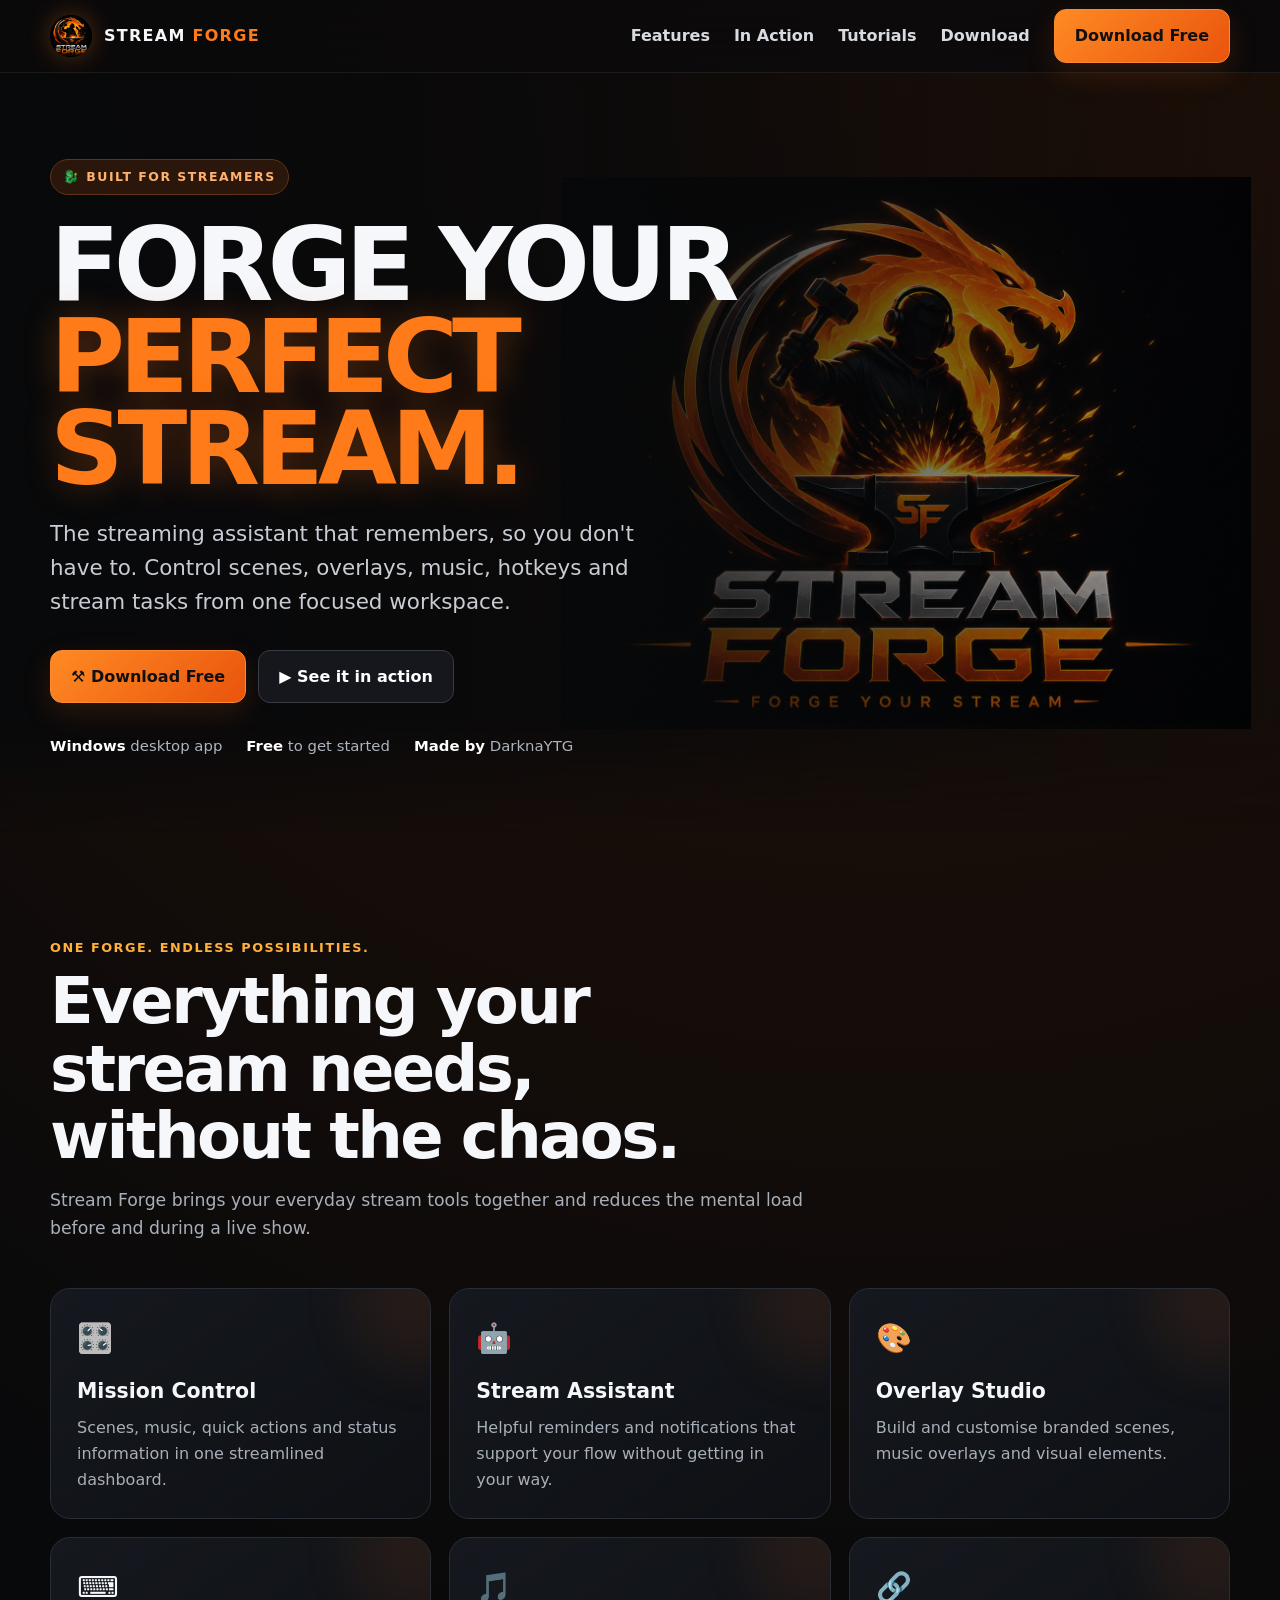
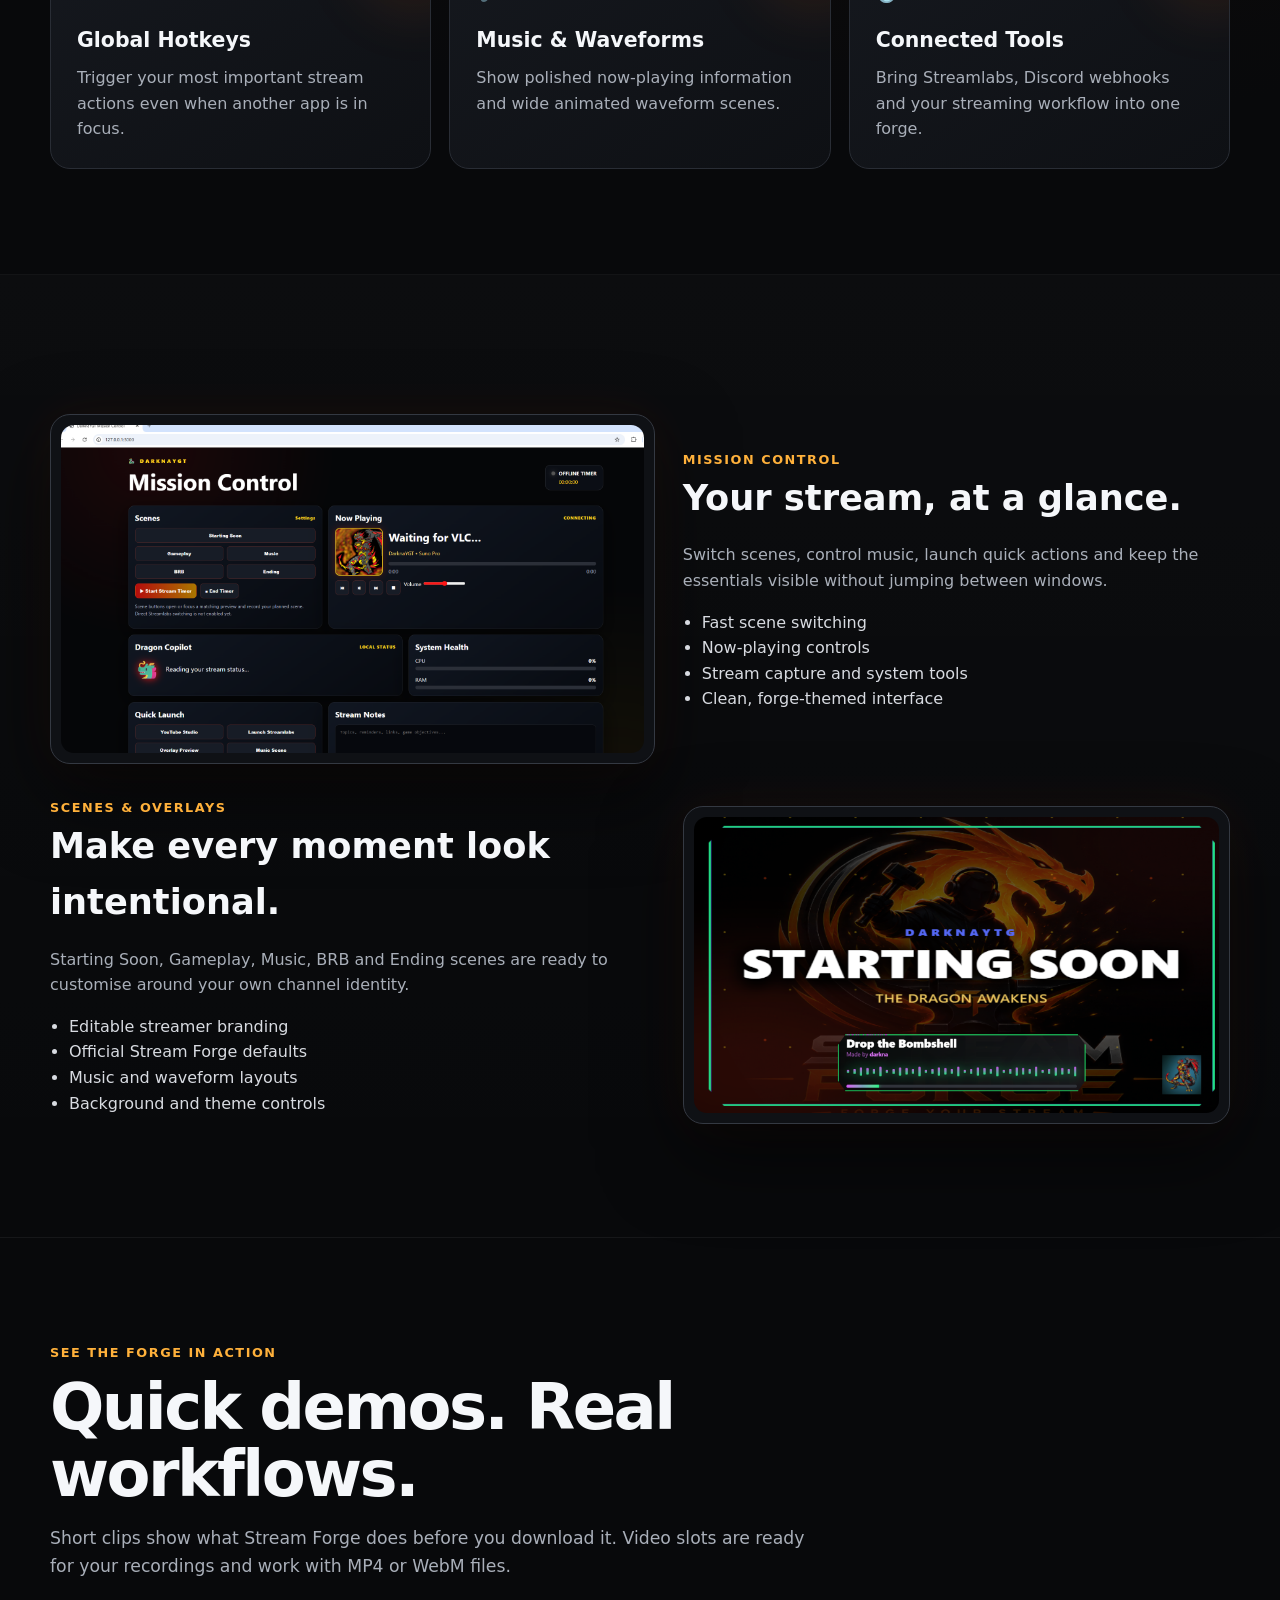
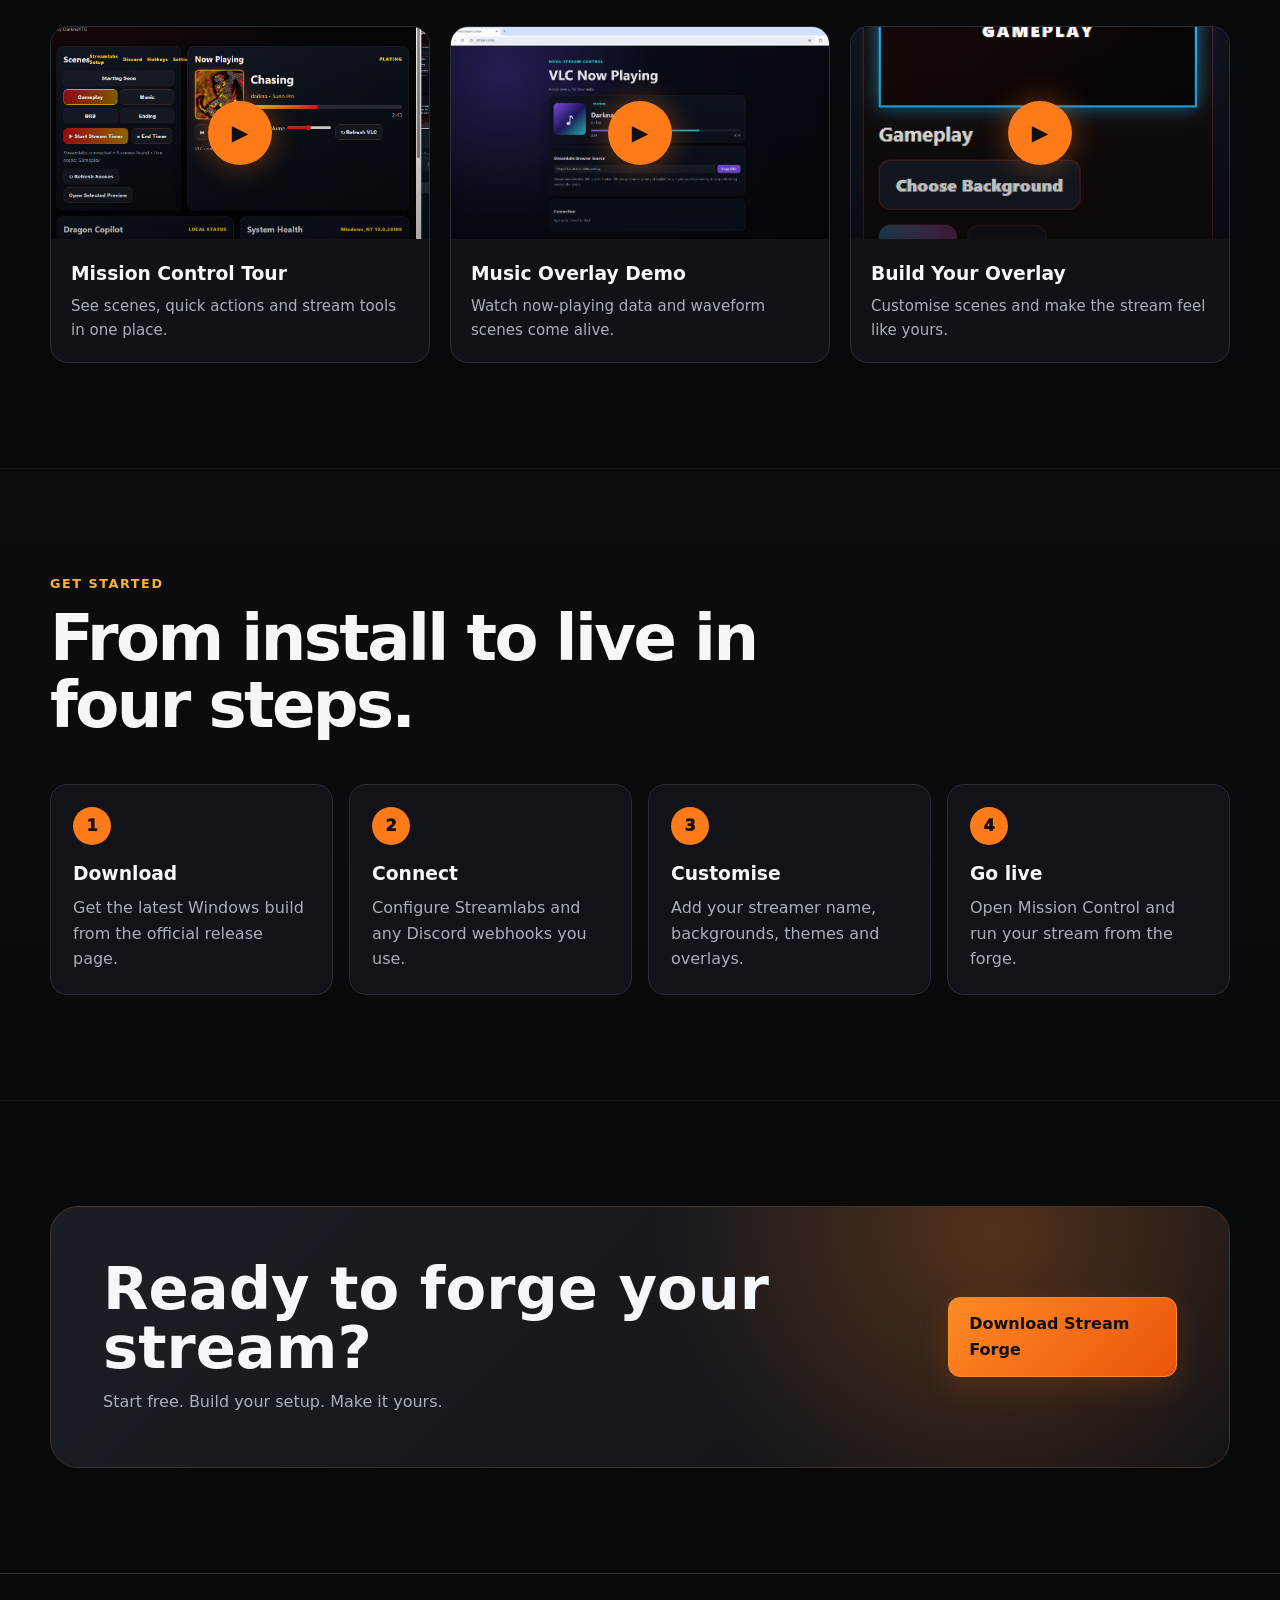
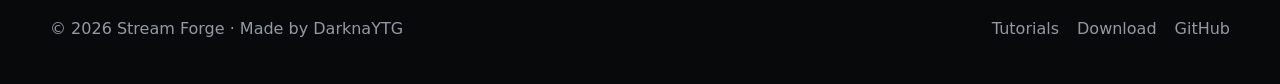
==== assets/index.html @ d80e8b81 "siteupdatev2" ====
<!doctype html><html lang="en"><head><meta charset="utf-8"><meta name="viewport" content="width=device-width,initial-scale=1"><title>Stream Forge — Forge Your Perfect Stream</title><meta name="description" content="Stream Forge is the streaming assistant that helps you build, customise and run your stream with less mental load."><meta property="og:title" content="Stream Forge"><meta property="og:description" content="Setup. Customize. Stream. Anywhere."><meta property="og:image" content="https://forgeyourstream.com/assets/images/stream-forge-logo.png"><link rel="stylesheet" href="assets/css/styles.css"></head><body>
<nav class="nav"><div class="wrap navin"><a class="brand" href="index.html"><img src="assets/images/stream-forge-logo.png" alt=""><span>STREAM <b>FORGE</b></span></a><div class="links"><a href="#features">Features</a><a href="#action">In Action</a><a href="tutorials.html">Tutorials</a><a href="download.html">Download</a><a class="btn" href="download.html">Download Free</a></div><button class="mobile">☰</button></div></nav>
<header class="hero"><div class="wrap"><div class="hero-content"><div class="eyebrow">🐉 Built for streamers</div><h1>FORGE YOUR <span>PERFECT STREAM.</span></h1><p>The streaming assistant that remembers, so you don't have to. Control scenes, overlays, music, hotkeys and stream tasks from one focused workspace.</p><div class="actions"><a class="btn" href="download.html">⚒ Download Free</a><a class="btn ghost" href="#action">▶ See it in action</a></div><div class="trust"><span><b>Windows</b> desktop app</span><span><b>Free</b> to get started</span><span><b>Made by</b> DarknaYTG</span></div></div></div></header>
<section id="features" class="section"><div class="wrap"><div class="head"><div class="kicker">One forge. Endless possibilities.</div><h2>Everything your stream needs, without the chaos.</h2><p>Stream Forge brings your everyday stream tools together and reduces the mental load before and during a live show.</p></div><div class="grid"><article class="card"><div class="icon">🎛️</div><h3>Mission Control</h3><p>Scenes, music, quick actions and status information in one streamlined dashboard.</p></article><article class="card"><div class="icon">🤖</div><h3>Stream Assistant</h3><p>Helpful reminders and notifications that support your flow without getting in your way.</p></article><article class="card"><div class="icon">🎨</div><h3>Overlay Studio</h3><p>Build and customise branded scenes, music overlays and visual elements.</p></article><article class="card"><div class="icon">⌨️</div><h3>Global Hotkeys</h3><p>Trigger your most important stream actions even when another app is in focus.</p></article><article class="card"><div class="icon">🎵</div><h3>Music & Waveforms</h3><p>Show polished now-playing information and wide animated waveform scenes.</p></article><article class="card"><div class="icon">🔗</div><h3>Connected Tools</h3><p>Bring Streamlabs, Discord webhooks and your streaming workflow into one forge.</p></article></div></div></section>
<section class="section alt"><div class="wrap"><div class="showcase"><div class="frame"><img src="assets/images/mission-control.png" alt="Stream Forge Mission Control"></div><div class="feature-copy"><div class="kicker">Mission Control</div><h3>Your stream, at a glance.</h3><p>Switch scenes, control music, launch quick actions and keep the essentials visible without jumping between windows.</p><ul><li>Fast scene switching</li><li>Now-playing controls</li><li>Stream capture and system tools</li><li>Clean, forge-themed interface</li></ul></div></div><div class="showcase"><div class="feature-copy"><div class="kicker">Scenes & overlays</div><h3>Make every moment look intentional.</h3><p>Starting Soon, Gameplay, Music, BRB and Ending scenes are ready to customise around your own channel identity.</p><ul><li>Editable streamer branding</li><li>Official Stream Forge defaults</li><li>Music and waveform layouts</li><li>Background and theme controls</li></ul></div><div class="frame"><img src="assets/images/starting-soon.png" alt="Starting soon scene"></div></div></div></section>
<section id="action" class="section"><div class="wrap"><div class="head"><div class="kicker">See the forge in action</div><h2>Quick demos. Real workflows.</h2><p>Short clips show what Stream Forge does before you download it. Video slots are ready for your recordings and work with MP4 or WebM files.</p></div><div class="video-grid"><a class="video-card" href="tutorials.html"><div class="video-shell"><img src="assets/images/mission-control-alt.png" alt="Mission Control"><div class="play"><span>▶</span></div></div><div class="video-meta"><h3>Mission Control Tour</h3><p>See scenes, quick actions and stream tools in one place.</p></div></a><a class="video-card" href="tutorials.html"><div class="video-shell"><img src="assets/images/music-player.png" alt="Music player"><div class="play"><span>▶</span></div></div><div class="video-meta"><h3>Music Overlay Demo</h3><p>Watch now-playing data and waveform scenes come alive.</p></div></a><a class="video-card" href="tutorials.html"><div class="video-shell"><img src="assets/images/overlay-studio.png" alt="Overlay Studio"><div class="play"><span>▶</span></div></div><div class="video-meta"><h3>Build Your Overlay</h3><p>Customise scenes and make the stream feel like yours.</p></div></a></div></div></section>
<section class="section alt"><div class="wrap"><div class="head"><div class="kicker">Get started</div><h2>From install to live in four steps.</h2></div><div class="steps"><div class="step"><h3>Download</h3><p>Get the latest Windows build from the official release page.</p></div><div class="step"><h3>Connect</h3><p>Configure Streamlabs and any Discord webhooks you use.</p></div><div class="step"><h3>Customise</h3><p>Add your streamer name, backgrounds, themes and overlays.</p></div><div class="step"><h3>Go live</h3><p>Open Mission Control and run your stream from the forge.</p></div></div></div></section>
<section class="section"><div class="wrap"><div class="cta"><div><h2>Ready to forge your stream?</h2><p>Start free. Build your setup. Make it yours.</p></div><a class="btn" href="download.html">Download Stream Forge</a></div></div></section>
<footer class="footer"><div class="wrap foot"><div>© <span data-year></span> Stream Forge · Made by DarknaYTG</div><div class="footlinks"><a href="tutorials.html">Tutorials</a><a href="download.html">Download</a><a href="https://github.com/darkknasgaming">GitHub</a></div></div></footer><script src="assets/js/site.js"></script></body></html>
---- assets/assets/css/styles.css ----
:root{--bg:#08090b;--panel:#111318;--panel2:#171a20;--text:#f5f7fa;--muted:#a9afb9;--ember:#ff7a18;--ember2:#ffb13b;--line:#292d35;--max:1180px}*{box-sizing:border-box}html{scroll-behavior:smooth}body{margin:0;background:radial-gradient(circle at 70% 0,#251207 0,transparent 35%),var(--bg);color:var(--text);font:16px/1.6 Inter,ui-sans-serif,system-ui,-apple-system,Segoe UI,sans-serif;overflow-x:hidden}a{color:inherit;text-decoration:none}img,video{max-width:100%;display:block}.wrap{width:min(var(--max),calc(100% - 36px));margin:auto}.nav{position:sticky;top:0;z-index:50;background:rgba(8,9,11,.82);backdrop-filter:blur(18px);border-bottom:1px solid rgba(255,255,255,.07)}.navin{height:72px;display:flex;align-items:center;justify-content:space-between}.brand{display:flex;align-items:center;gap:12px;font-weight:900;letter-spacing:.08em}.brand img{width:42px;height:42px;object-fit:cover;border-radius:50%;box-shadow:0 0 24px #ff7a1850}.brand span b{color:var(--ember)}.links{display:flex;align-items:center;gap:24px;color:#d8dbe0;font-weight:650}.links a:hover{color:var(--ember2)}.btn{display:inline-flex;align-items:center;justify-content:center;gap:9px;border:1px solid #ff8a2b;background:linear-gradient(135deg,#ff8a24,#e9540c);color:#101010;font-weight:900;padding:13px 20px;border-radius:12px;box-shadow:0 10px 30px #ff6b1825;transition:.22s transform,.22s box-shadow}.btn:hover{transform:translateY(-2px);box-shadow:0 14px 36px #ff6b1848}.btn.ghost{background:#15171c;color:#fff;border-color:#373b45;box-shadow:none}.hero{min-height:760px;display:grid;align-items:center;position:relative;padding:72px 0 60px}.hero:before{content:"";position:absolute;inset:0;background:linear-gradient(90deg,#08090b 5%,rgba(8,9,11,.84) 48%,rgba(8,9,11,.2)),url('../images/stream-forge-logo.png') right 5% center/690px auto no-repeat;opacity:.96;mask-image:linear-gradient(to bottom,black 85%,transparent)}.hero-content{position:relative;z-index:2;max-width:720px}.eyebrow{display:inline-flex;gap:8px;align-items:center;padding:7px 12px;border:1px solid #623318;border-radius:999px;background:#2b160b;color:#ffb16d;font-size:.78rem;font-weight:850;letter-spacing:.12em;text-transform:uppercase}.hero h1{font-size:clamp(3.2rem,8vw,6.8rem);line-height:.9;margin:24px 0 20px;letter-spacing:-.06em}.hero h1 span{display:block;color:var(--ember);text-shadow:0 0 35px #ff74184d}.hero p{font-size:clamp(1.08rem,2vw,1.34rem);max-width:620px;color:#c8ccd3}.actions{display:flex;gap:12px;flex-wrap:wrap;margin-top:30px}.trust{display:flex;gap:24px;flex-wrap:wrap;margin-top:32px;color:#aeb4bd;font-size:.93rem}.trust b{color:#fff}.section{padding:105px 0}.section.alt{background:linear-gradient(180deg,rgba(255,255,255,.015),transparent);border-block:1px solid rgba(255,255,255,.045)}.head{max-width:760px;margin-bottom:45px}.kicker{color:var(--ember2);font-weight:850;letter-spacing:.12em;text-transform:uppercase;font-size:.8rem}.head h2{font-size:clamp(2.1rem,5vw,4rem);line-height:1.05;margin:10px 0 14px;letter-spacing:-.04em}.head p{color:var(--muted);font-size:1.08rem}.grid{display:grid;grid-template-columns:repeat(3,1fr);gap:18px}.card{background:linear-gradient(145deg,#15181e,#0e1014);border:1px solid var(--line);border-radius:20px;padding:26px;position:relative;overflow:hidden}.card:after{content:"";position:absolute;width:130px;height:130px;border-radius:50%;background:#ff741815;filter:blur(25px);right:-50px;top:-50px}.icon{font-size:1.8rem}.card h3{margin:14px 0 8px;font-size:1.28rem}.card p{color:var(--muted);margin:0}.showcase{display:grid;grid-template-columns:1.05fr .95fr;gap:28px;align-items:center;margin-top:34px}.frame{border:1px solid #343942;background:#0f1115;padding:10px;border-radius:20px;box-shadow:0 30px 80px #0009,0 0 50px #ff741812}.frame img,.frame video{width:100%;border-radius:13px;aspect-ratio:16/9;object-fit:cover}.feature-copy h3{font-size:2.2rem;margin:0 0 10px}.feature-copy p{color:var(--muted)}.feature-copy ul{padding-left:19px;color:#d8dbe1}.video-grid{display:grid;grid-template-columns:repeat(3,1fr);gap:20px}.video-card{background:#101218;border:1px solid var(--line);border-radius:18px;overflow:hidden}.video-shell{position:relative;aspect-ratio:16/9;background:#08090b}.video-shell video,.video-shell img{width:100%;height:100%;object-fit:cover}.play{position:absolute;inset:0;display:grid;place-items:center;background:linear-gradient(transparent,#0005)}.play span{width:64px;height:64px;border-radius:50%;display:grid;place-items:center;background:#ff7a18;color:#111;font-size:1.35rem;box-shadow:0 0 30px #ff7a1866}.video-meta{padding:20px}.video-meta h3{margin:0 0 5px}.video-meta p{margin:0;color:var(--muted);font-size:.94rem}.steps{display:grid;grid-template-columns:repeat(4,1fr);gap:16px;counter-reset:step}.step{counter-increment:step;background:#111318;border:1px solid var(--line);padding:22px;border-radius:17px}.step:before{content:counter(step);display:grid;place-items:center;width:38px;height:38px;border-radius:50%;background:#ff7a18;color:#111;font-weight:950;margin-bottom:14px}.step h3{margin:0 0 6px}.step p{margin:0;color:var(--muted)}.cta{padding:52px;border-radius:28px;background:radial-gradient(circle at 80% 10%,#ff7a1844,transparent 35%),linear-gradient(135deg,#1b1e24,#101216);border:1px solid #413326;display:flex;justify-content:space-between;gap:24px;align-items:center}.cta h2{font-size:clamp(2rem,5vw,3.7rem);line-height:1;margin:0 0 12px}.cta p{color:var(--muted);margin:0}.footer{border-top:1px solid var(--line);padding:42px 0;color:#9399a4}.foot{display:flex;justify-content:space-between;gap:25px;flex-wrap:wrap}.footlinks{display:flex;gap:18px;flex-wrap:wrap}.pagehero{padding:100px 0 60px;text-align:center}.pagehero h1{font-size:clamp(2.8rem,7vw,5.5rem);line-height:1;margin:0 0 16px}.pagehero p{max-width:720px;margin:auto;color:var(--muted);font-size:1.15rem}.tutorial-list{display:grid;grid-template-columns:1fr 1fr;gap:18px}.tutorial{display:flex;gap:18px;align-items:center;background:#111318;border:1px solid var(--line);border-radius:18px;padding:16px}.tutorial img{width:180px;aspect-ratio:16/9;object-fit:cover;border-radius:11px}.tutorial h3{margin:0 0 4px}.tutorial p{margin:0;color:var(--muted);font-size:.92rem}.notice{border:1px solid #5a351d;background:#27160c;color:#ffc38f;padding:16px 18px;border-radius:14px;margin:24px 0}.mobile{display:none;background:none;border:0;color:white;font-size:1.4rem}@media(max-width:900px){.links{display:none}.mobile{display:block}.hero:before{opacity:.42;background-position:center}.grid,.video-grid{grid-template-columns:1fr 1fr}.showcase{grid-template-columns:1fr}.steps{grid-template-columns:1fr 1fr}.tutorial-list{grid-template-columns:1fr}}@media(max-width:620px){.hero{min-height:670px}.grid,.video-grid,.steps{grid-template-columns:1fr}.cta{padding:30px;align-items:flex-start;flex-direction:column}.tutorial{align-items:flex-start;flex-direction:column}.tutorial img{width:100%}.section{padding:75px 0}.hero h1{font-size:3.8rem}}
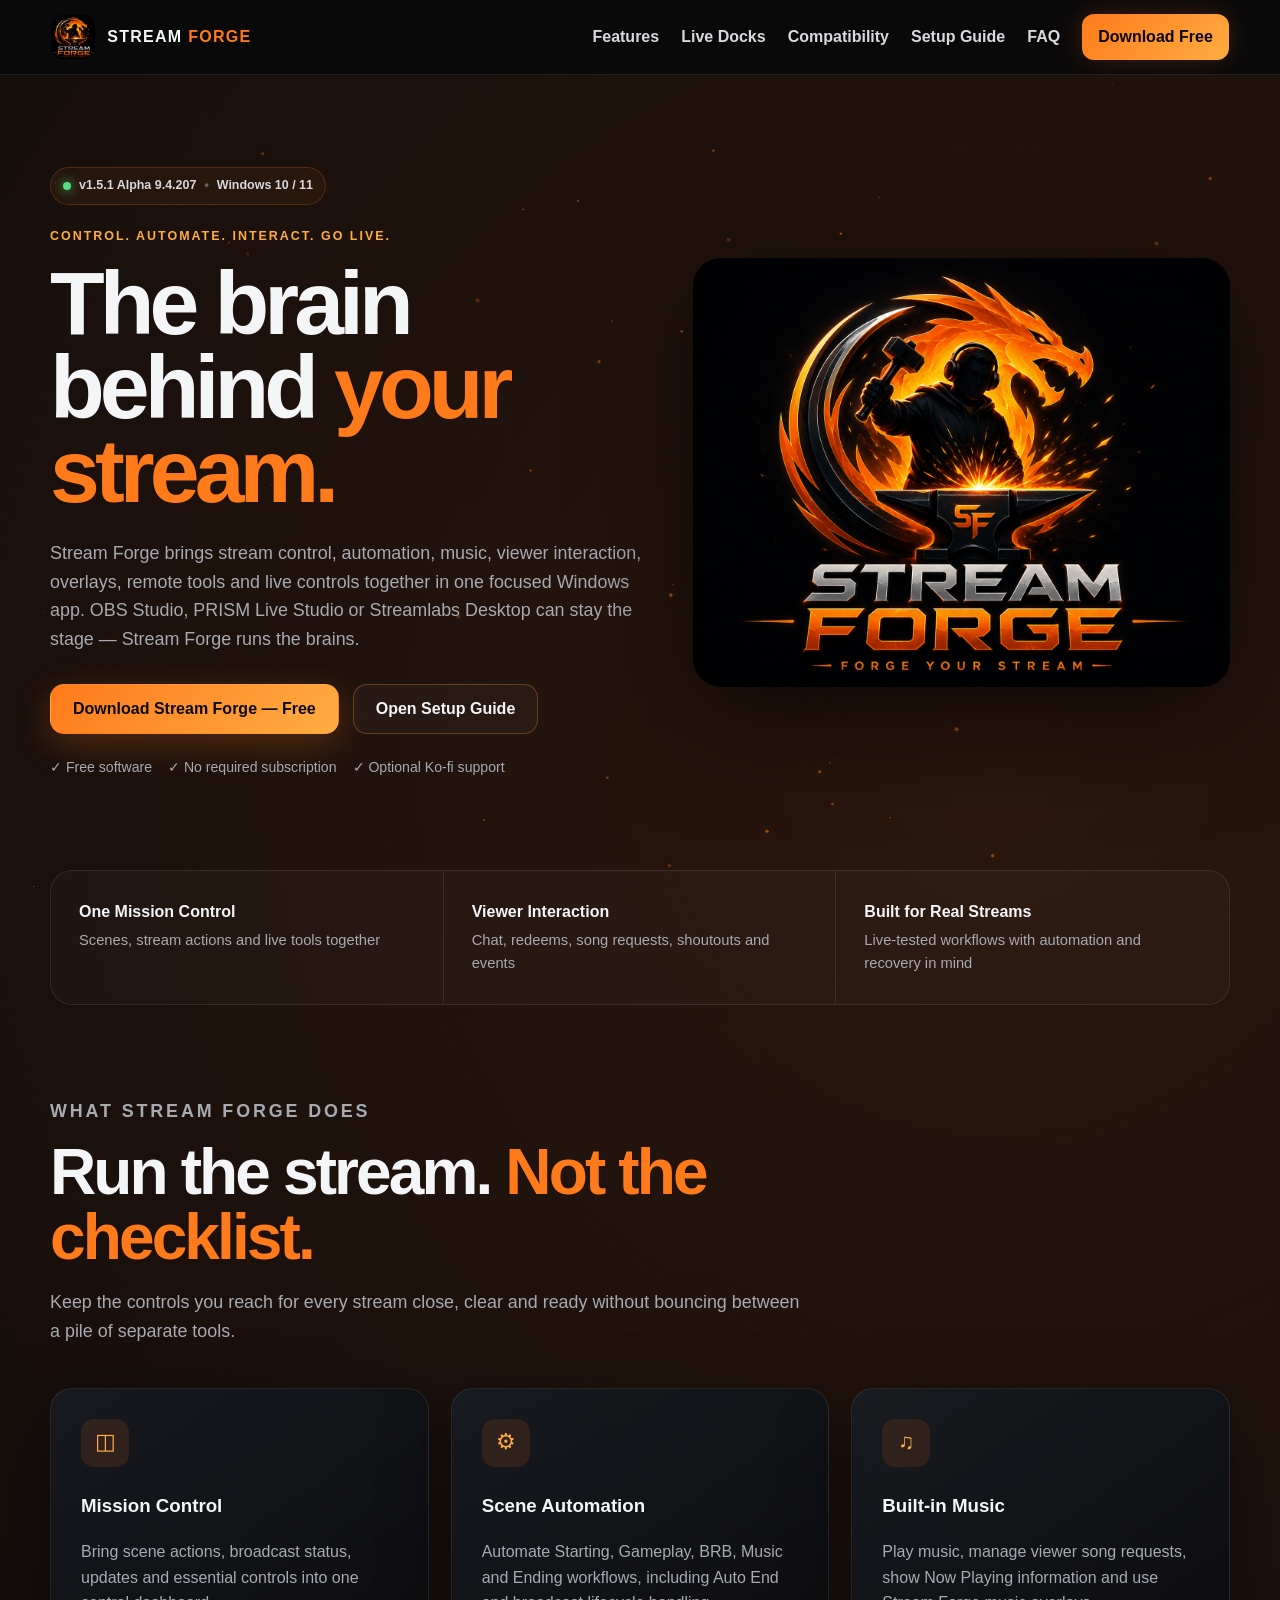
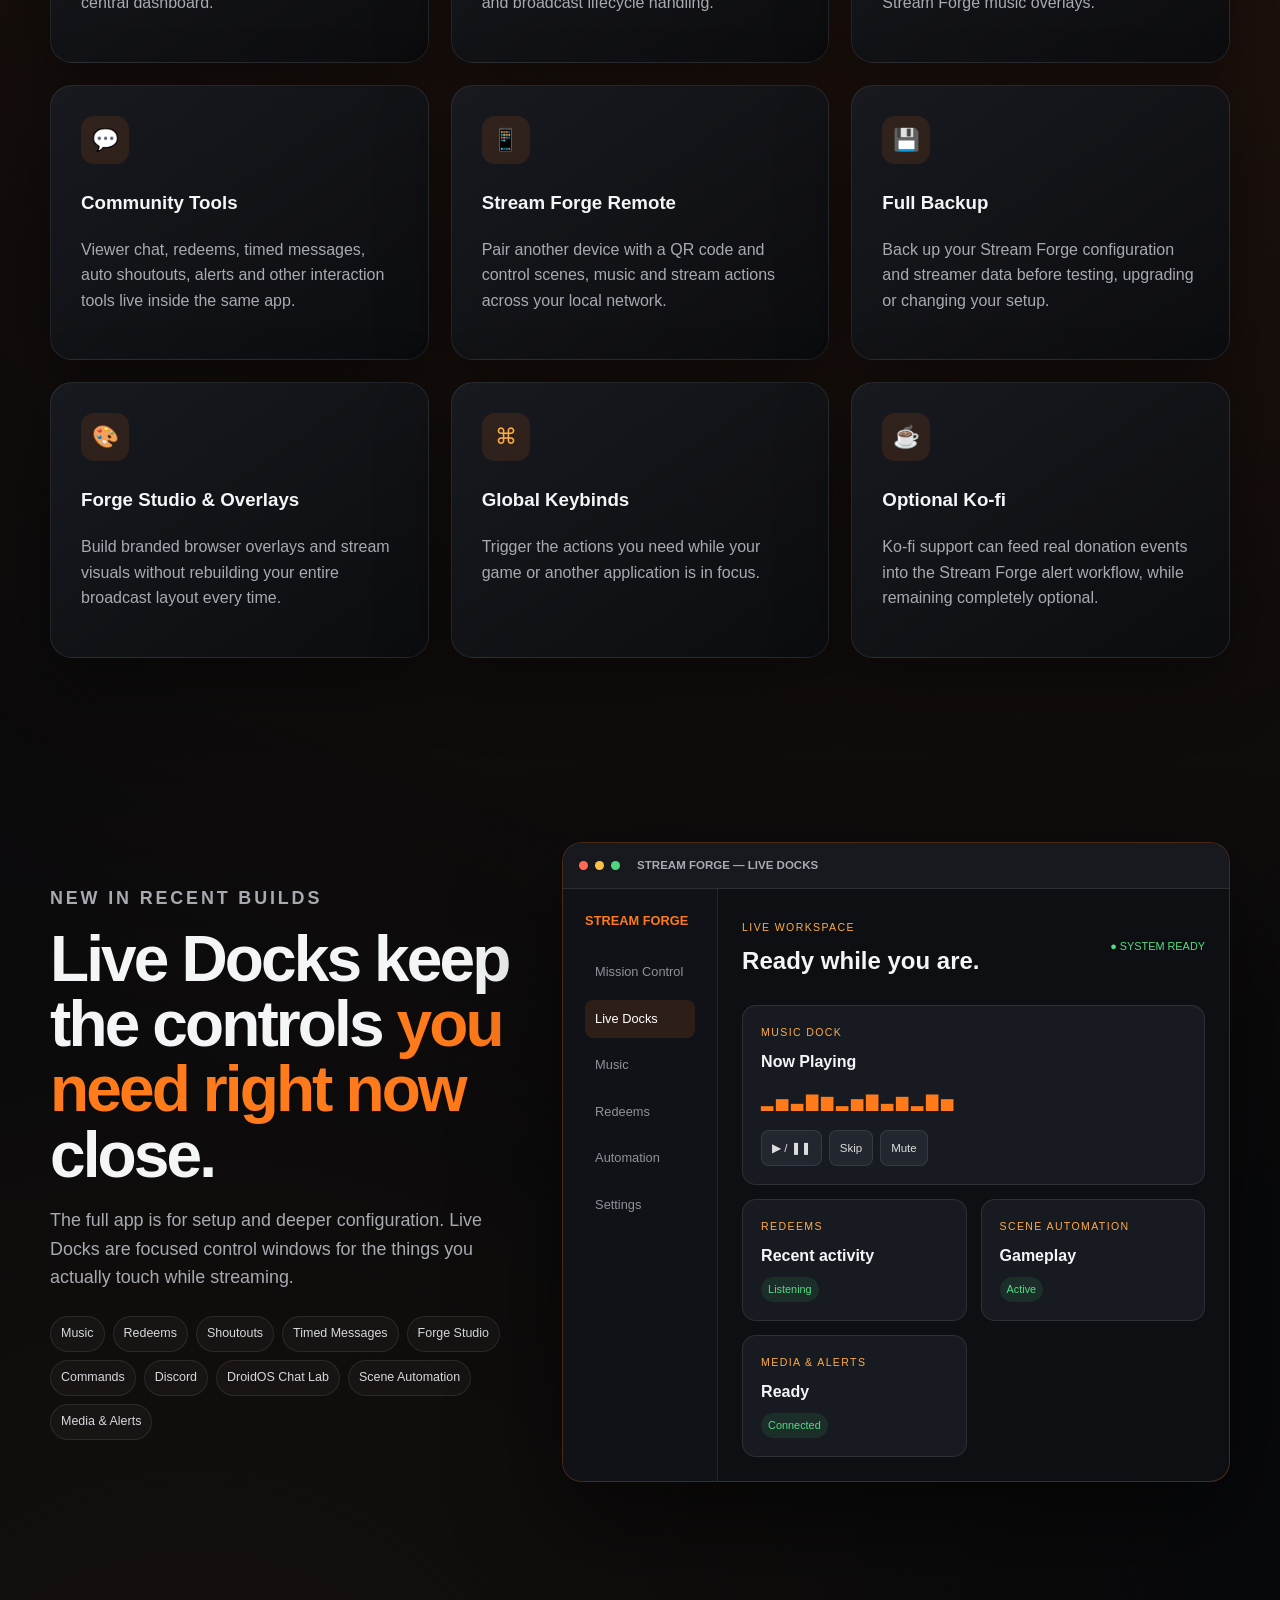
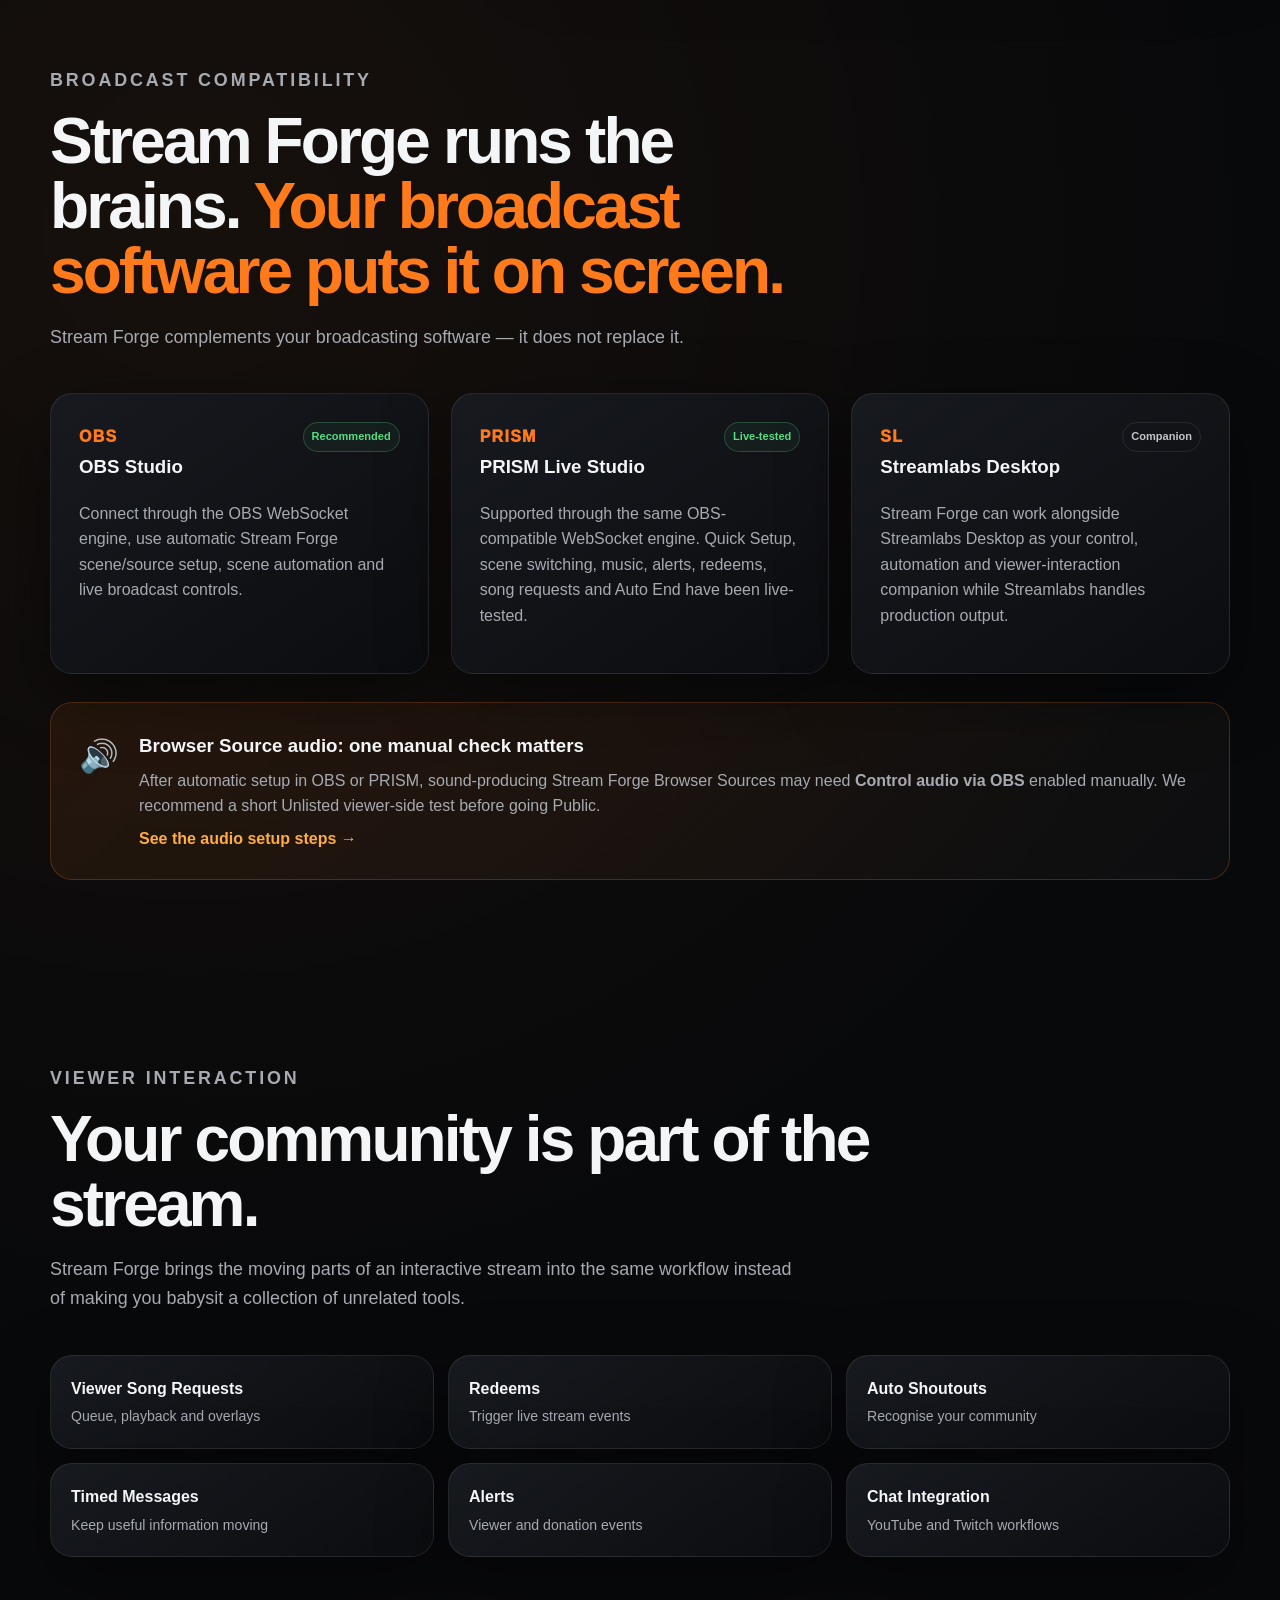
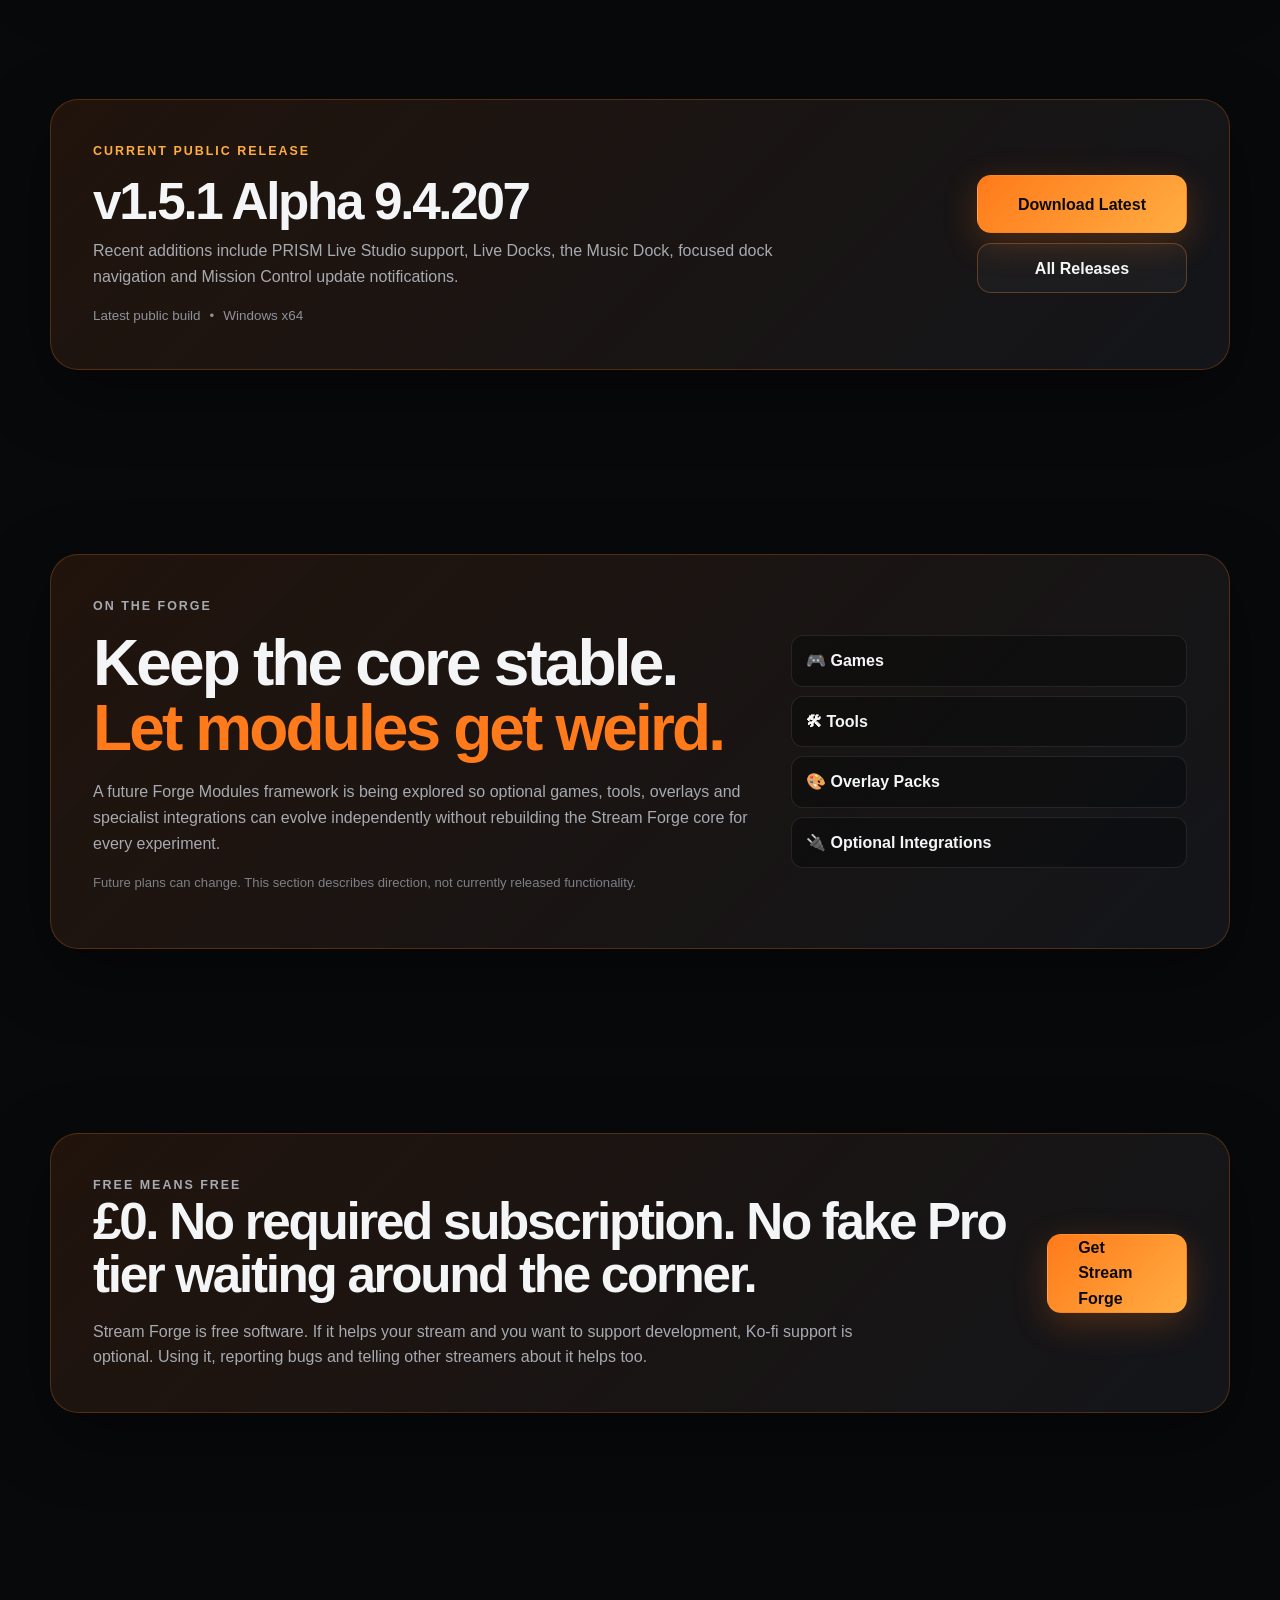
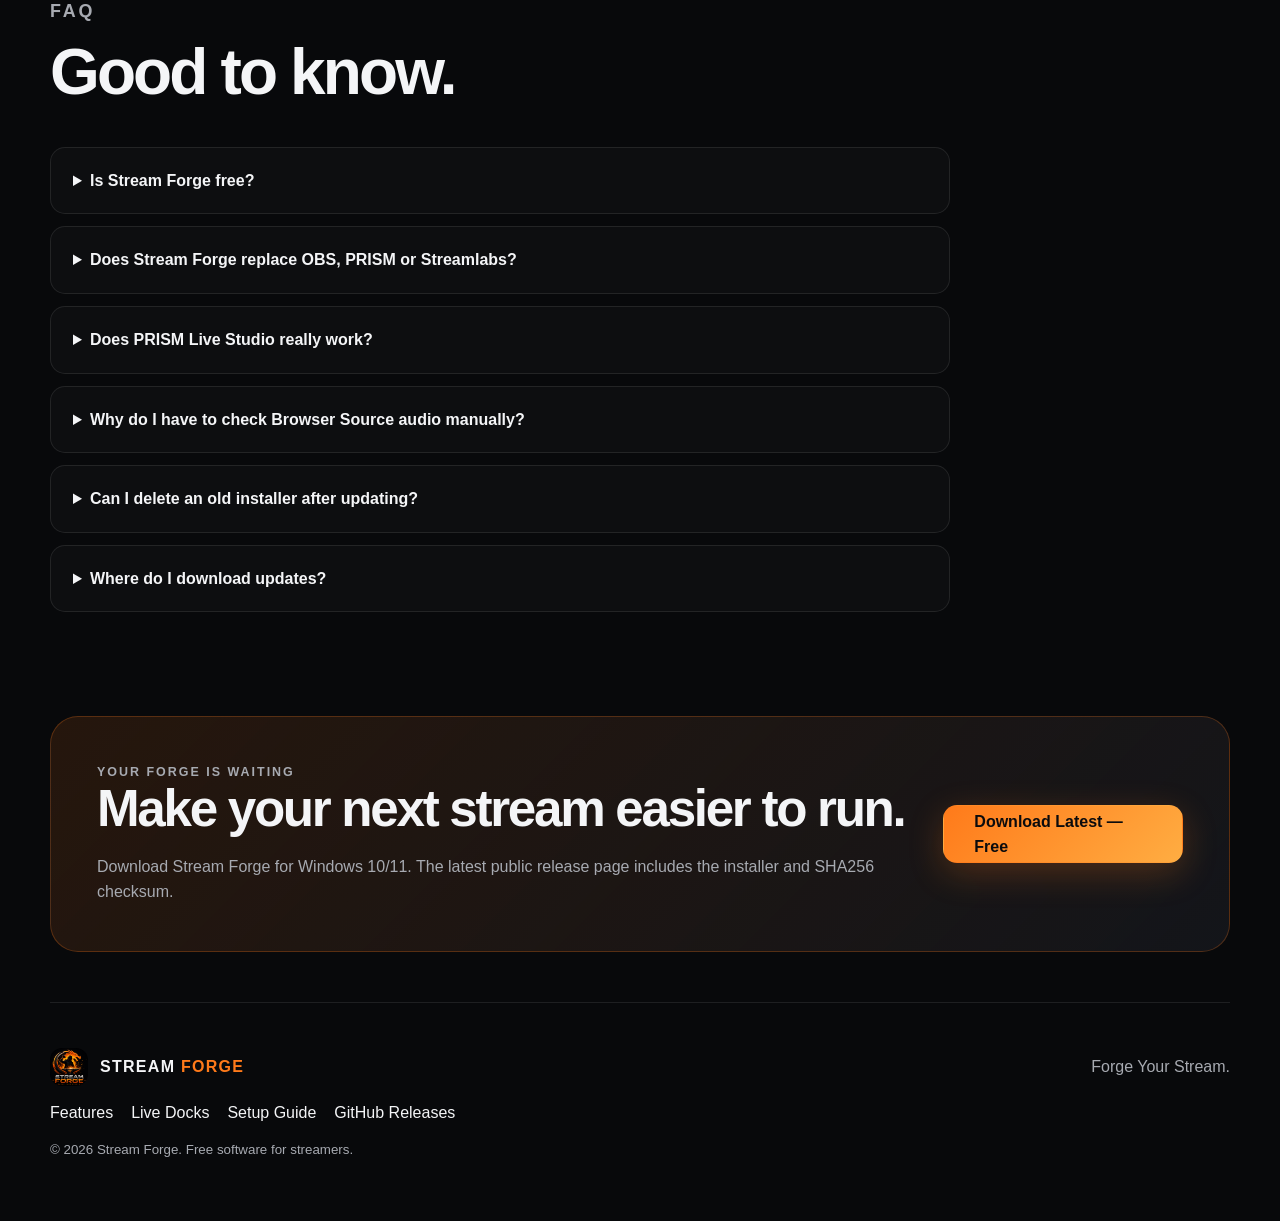
==== commit d23c45c0: "updating" ====
--- a/assets/index.html
+++ b/assets/index.html
@@ -1,9 +1,258 @@
-<!doctype html><html lang="en"><head><meta charset="utf-8"><meta name="viewport" content="width=device-width,initial-scale=1"><title>Stream Forge — Forge Your Perfect Stream</title><meta name="description" content="Stream Forge is the streaming assistant that helps you build, customise and run your stream with less mental load."><meta property="og:title" content="Stream Forge"><meta property="og:description" content="Setup. Customize. Stream. Anywhere."><meta property="og:image" content="https://forgeyourstream.com/assets/images/stream-forge-logo.png"><link rel="stylesheet" href="assets/css/styles.css"></head><body>
-<nav class="nav"><div class="wrap navin"><a class="brand" href="index.html"><img src="assets/images/stream-forge-logo.png" alt=""><span>STREAM <b>FORGE</b></span></a><div class="links"><a href="#features">Features</a><a href="#action">In Action</a><a href="tutorials.html">Tutorials</a><a href="download.html">Download</a><a class="btn" href="download.html">Download Free</a></div><button class="mobile">☰</button></div></nav>
-<header class="hero"><div class="wrap"><div class="hero-content"><div class="eyebrow">🐉 Built for streamers</div><h1>FORGE YOUR <span>PERFECT STREAM.</span></h1><p>The streaming assistant that remembers, so you don't have to. Control scenes, overlays, music, hotkeys and stream tasks from one focused workspace.</p><div class="actions"><a class="btn" href="download.html">⚒ Download Free</a><a class="btn ghost" href="#action">▶ See it in action</a></div><div class="trust"><span><b>Windows</b> desktop app</span><span><b>Free</b> to get started</span><span><b>Made by</b> DarknaYTG</span></div></div></div></header>
-<section id="features" class="section"><div class="wrap"><div class="head"><div class="kicker">One forge. Endless possibilities.</div><h2>Everything your stream needs, without the chaos.</h2><p>Stream Forge brings your everyday stream tools together and reduces the mental load before and during a live show.</p></div><div class="grid"><article class="card"><div class="icon">🎛️</div><h3>Mission Control</h3><p>Scenes, music, quick actions and status information in one streamlined dashboard.</p></article><article class="card"><div class="icon">🤖</div><h3>Stream Assistant</h3><p>Helpful reminders and notifications that support your flow without getting in your way.</p></article><article class="card"><div class="icon">🎨</div><h3>Overlay Studio</h3><p>Build and customise branded scenes, music overlays and visual elements.</p></article><article class="card"><div class="icon">⌨️</div><h3>Global Hotkeys</h3><p>Trigger your most important stream actions even when another app is in focus.</p></article><article class="card"><div class="icon">🎵</div><h3>Music & Waveforms</h3><p>Show polished now-playing information and wide animated waveform scenes.</p></article><article class="card"><div class="icon">🔗</div><h3>Connected Tools</h3><p>Bring Streamlabs, Discord webhooks and your streaming workflow into one forge.</p></article></div></div></section>
-<section class="section alt"><div class="wrap"><div class="showcase"><div class="frame"><img src="assets/images/mission-control.png" alt="Stream Forge Mission Control"></div><div class="feature-copy"><div class="kicker">Mission Control</div><h3>Your stream, at a glance.</h3><p>Switch scenes, control music, launch quick actions and keep the essentials visible without jumping between windows.</p><ul><li>Fast scene switching</li><li>Now-playing controls</li><li>Stream capture and system tools</li><li>Clean, forge-themed interface</li></ul></div></div><div class="showcase"><div class="feature-copy"><div class="kicker">Scenes & overlays</div><h3>Make every moment look intentional.</h3><p>Starting Soon, Gameplay, Music, BRB and Ending scenes are ready to customise around your own channel identity.</p><ul><li>Editable streamer branding</li><li>Official Stream Forge defaults</li><li>Music and waveform layouts</li><li>Background and theme controls</li></ul></div><div class="frame"><img src="assets/images/starting-soon.png" alt="Starting soon scene"></div></div></div></section>
-<section id="action" class="section"><div class="wrap"><div class="head"><div class="kicker">See the forge in action</div><h2>Quick demos. Real workflows.</h2><p>Short clips show what Stream Forge does before you download it. Video slots are ready for your recordings and work with MP4 or WebM files.</p></div><div class="video-grid"><a class="video-card" href="tutorials.html"><div class="video-shell"><img src="assets/images/mission-control-alt.png" alt="Mission Control"><div class="play"><span>▶</span></div></div><div class="video-meta"><h3>Mission Control Tour</h3><p>See scenes, quick actions and stream tools in one place.</p></div></a><a class="video-card" href="tutorials.html"><div class="video-shell"><img src="assets/images/music-player.png" alt="Music player"><div class="play"><span>▶</span></div></div><div class="video-meta"><h3>Music Overlay Demo</h3><p>Watch now-playing data and waveform scenes come alive.</p></div></a><a class="video-card" href="tutorials.html"><div class="video-shell"><img src="assets/images/overlay-studio.png" alt="Overlay Studio"><div class="play"><span>▶</span></div></div><div class="video-meta"><h3>Build Your Overlay</h3><p>Customise scenes and make the stream feel like yours.</p></div></a></div></div></section>
-<section class="section alt"><div class="wrap"><div class="head"><div class="kicker">Get started</div><h2>From install to live in four steps.</h2></div><div class="steps"><div class="step"><h3>Download</h3><p>Get the latest Windows build from the official release page.</p></div><div class="step"><h3>Connect</h3><p>Configure Streamlabs and any Discord webhooks you use.</p></div><div class="step"><h3>Customise</h3><p>Add your streamer name, backgrounds, themes and overlays.</p></div><div class="step"><h3>Go live</h3><p>Open Mission Control and run your stream from the forge.</p></div></div></div></section>
-<section class="section"><div class="wrap"><div class="cta"><div><h2>Ready to forge your stream?</h2><p>Start free. Build your setup. Make it yours.</p></div><a class="btn" href="download.html">Download Stream Forge</a></div></div></section>
-<footer class="footer"><div class="wrap foot"><div>© <span data-year></span> Stream Forge · Made by DarknaYTG</div><div class="footlinks"><a href="tutorials.html">Tutorials</a><a href="download.html">Download</a><a href="https://github.com/darkknasgaming">GitHub</a></div></div></footer><script src="assets/js/site.js"></script></body></html>
+<!doctype html>
+<html lang="en">
+<head>
+  <meta charset="utf-8">
+  <meta name="viewport" content="width=device-width, initial-scale=1">
+  <meta name="theme-color" content="#08090b">
+  <meta name="description" content="Stream Forge is the brain behind your stream — automation, music, viewer interaction, overlays, remote control and live tools for Windows streamers.">
+  <meta property="og:title" content="Stream Forge — Forge Your Stream">
+  <meta property="og:description" content="Run the stream, not the checklist. Free Windows stream control, automation, music, viewer interaction and live tools.">
+  <meta property="og:type" content="website">
+  <meta property="og:url" content="https://forgeyourstream.com/">
+  <meta property="og:image" content="https://forgeyourstream.com/assets/stream-forge-logo.png">
+  <meta name="twitter:card" content="summary_large_image">
+  <title>Stream Forge — The Brain Behind Your Stream</title>
+  <link rel="icon" href="assets/stream-forge-logo.png">
+  <link rel="stylesheet" href="styles.css">
+  <script defer src="script.js"></script>
+</head>
+<body>
+  <canvas id="embers" aria-hidden="true"></canvas>
+
+  <header class="site-header">
+    <a class="brand" href="#top" aria-label="Stream Forge home">
+      <img src="assets/stream-forge-logo.png" alt="">
+      <span>STREAM <strong>FORGE</strong></span>
+    </a>
+
+    <button class="menu-toggle" aria-expanded="false" aria-controls="main-nav">Menu</button>
+
+    <nav id="main-nav" aria-label="Main navigation">
+      <a href="#features">Features</a>
+      <a href="#live-docks">Live Docks</a>
+      <a href="#compatibility">Compatibility</a>
+      <a href="tutorials.html">Setup Guide</a>
+      <a href="#faq">FAQ</a>
+      <a class="nav-cta" data-download-link href="https://github.com/darkknasgaming/Stream-Forge-Releases/releases/latest">Download Free</a>
+    </nav>
+  </header>
+
+  <main id="top">
+    <section class="hero section">
+      <div class="hero-copy reveal">
+        <div class="release-chip">
+          <span class="live-dot"></span>
+          <span data-latest-version>v1.5.1 Alpha 9.4.207</span>
+          <span class="chip-divider">•</span>
+          <span>Windows 10 / 11</span>
+        </div>
+        <p class="eyebrow">Control. Automate. Interact. Go live.</p>
+        <h1>The brain behind <span>your stream.</span></h1>
+        <p class="lead">
+          Stream Forge brings stream control, automation, music, viewer interaction,
+          overlays, remote tools and live controls together in one focused Windows app.
+          OBS Studio, PRISM Live Studio or Streamlabs Desktop can stay the stage — Stream Forge runs the brains.
+        </p>
+        <div class="hero-actions">
+          <a class="button primary spark-button" data-download-link href="https://github.com/darkknasgaming/Stream-Forge-Releases/releases/latest">Download Stream Forge — Free</a>
+          <a class="button secondary" href="tutorials.html">Open Setup Guide</a>
+        </div>
+        <div class="hero-notes">
+          <span>✓ Free software</span>
+          <span>✓ No required subscription</span>
+          <span>✓ Optional Ko-fi support</span>
+        </div>
+      </div>
+
+      <div class="hero-art reveal">
+        <div class="hero-ring"></div>
+        <div class="glow"></div>
+        <img src="assets/stream-forge-logo.png" alt="Stream Forge dragon, blacksmith and anvil artwork">
+      </div>
+    </section>
+
+    <section class="trust-strip" aria-label="Product highlights">
+      <div><strong>One Mission Control</strong><span>Scenes, stream actions and live tools together</span></div>
+      <div><strong>Viewer Interaction</strong><span>Chat, redeems, song requests, shoutouts and events</span></div>
+      <div><strong>Built for Real Streams</strong><span>Live-tested workflows with automation and recovery in mind</span></div>
+    </section>
+
+    <section id="features" class="section">
+      <div class="section-heading reveal">
+        <p class="eyebrow">What Stream Forge does</p>
+        <h2>Run the stream. <span>Not the checklist.</span></h2>
+        <p>Keep the controls you reach for every stream close, clear and ready without bouncing between a pile of separate tools.</p>
+      </div>
+
+      <div class="feature-grid">
+        <article class="card reveal"><span class="icon">◫</span><h3>Mission Control</h3><p>Bring scene actions, broadcast status, updates and essential controls into one central dashboard.</p></article>
+        <article class="card reveal"><span class="icon">⚙</span><h3>Scene Automation</h3><p>Automate Starting, Gameplay, BRB, Music and Ending workflows, including Auto End and broadcast lifecycle handling.</p></article>
+        <article class="card reveal"><span class="icon">♫</span><h3>Built-in Music</h3><p>Play music, manage viewer song requests, show Now Playing information and use Stream Forge music overlays.</p></article>
+        <article class="card reveal"><span class="icon">💬</span><h3>Community Tools</h3><p>Viewer chat, redeems, timed messages, auto shoutouts, alerts and other interaction tools live inside the same app.</p></article>
+        <article class="card reveal"><span class="icon">📱</span><h3>Stream Forge Remote</h3><p>Pair another device with a QR code and control scenes, music and stream actions across your local network.</p></article>
+        <article class="card reveal"><span class="icon">💾</span><h3>Full Backup</h3><p>Back up your Stream Forge configuration and streamer data before testing, upgrading or changing your setup.</p></article>
+        <article class="card reveal"><span class="icon">🎨</span><h3>Forge Studio & Overlays</h3><p>Build branded browser overlays and stream visuals without rebuilding your entire broadcast layout every time.</p></article>
+        <article class="card reveal"><span class="icon">⌘</span><h3>Global Keybinds</h3><p>Trigger the actions you need while your game or another application is in focus.</p></article>
+        <article class="card reveal"><span class="icon">☕</span><h3>Optional Ko-fi</h3><p>Ko-fi support can feed real donation events into the Stream Forge alert workflow, while remaining completely optional.</p></article>
+      </div>
+    </section>
+
+    <section id="live-docks" class="section live-docks-section">
+      <div class="split-copy reveal">
+        <p class="eyebrow">New in recent builds</p>
+        <h2>Live Docks keep the controls <span>you need right now</span> close.</h2>
+        <p>
+          The full app is for setup and deeper configuration. Live Docks are focused control windows for the things you actually touch while streaming.
+        </p>
+        <div class="dock-tags" aria-label="Available Live Docks">
+          <span>Music</span><span>Redeems</span><span>Shoutouts</span><span>Timed Messages</span><span>Forge Studio</span><span>Commands</span><span>Discord</span><span>DroidOS Chat Lab</span><span>Scene Automation</span><span>Media & Alerts</span>
+        </div>
+      </div>
+
+      <div class="app-window reveal" aria-label="Stream Forge Live Docks interface concept">
+        <div class="window-bar"><span></span><span></span><span></span><b>STREAM FORGE — LIVE DOCKS</b></div>
+        <div class="window-body">
+          <aside>
+            <strong>STREAM FORGE</strong>
+            <a>Mission Control</a><a class="active">Live Docks</a><a>Music</a><a>Redeems</a><a>Automation</a><a>Settings</a>
+          </aside>
+          <div class="dashboard">
+            <div class="dash-head">
+              <div><small>LIVE WORKSPACE</small><h3>Ready while you are.</h3></div>
+              <span class="status">● SYSTEM READY</span>
+            </div>
+            <div class="dock-grid">
+              <div class="dock-card featured-dock"><small>MUSIC DOCK</small><b>Now Playing</b><div class="wave">▂▅▃▇▆▂▅▇▃▆▂▇▅</div><div class="dock-actions"><button>▶ / ❚❚</button><button>Skip</button><button>Mute</button></div></div>
+              <div class="dock-card"><small>REDEEMS</small><b>Recent activity</b><span class="mini-status">Listening</span></div>
+              <div class="dock-card"><small>SCENE AUTOMATION</small><b>Gameplay</b><span class="mini-status">Active</span></div>
+              <div class="dock-card"><small>MEDIA & ALERTS</small><b>Ready</b><span class="mini-status">Connected</span></div>
+            </div>
+          </div>
+        </div>
+      </div>
+    </section>
+
+    <section id="compatibility" class="section">
+      <div class="section-heading reveal">
+        <p class="eyebrow">Broadcast compatibility</p>
+        <h2>Stream Forge runs the brains. <span>Your broadcast software puts it on screen.</span></h2>
+        <p>Stream Forge complements your broadcasting software — it does not replace it.</p>
+      </div>
+
+      <div class="compat-grid">
+        <article class="compat-card reveal">
+          <div class="compat-head"><span class="compat-mark">OBS</span><span class="compat-status good">Recommended</span></div>
+          <h3>OBS Studio</h3>
+          <p>Connect through the OBS WebSocket engine, use automatic Stream Forge scene/source setup, scene automation and live broadcast controls.</p>
+        </article>
+        <article class="compat-card reveal">
+          <div class="compat-head"><span class="compat-mark">PRISM</span><span class="compat-status good">Live-tested</span></div>
+          <h3>PRISM Live Studio</h3>
+          <p>Supported through the same OBS-compatible WebSocket engine. Quick Setup, scene switching, music, alerts, redeems, song requests and Auto End have been live-tested.</p>
+        </article>
+        <article class="compat-card reveal">
+          <div class="compat-head"><span class="compat-mark">SL</span><span class="compat-status">Companion</span></div>
+          <h3>Streamlabs Desktop</h3>
+          <p>Stream Forge can work alongside Streamlabs Desktop as your control, automation and viewer-interaction companion while Streamlabs handles production output.</p>
+        </article>
+      </div>
+
+      <div class="audio-note reveal">
+        <div class="audio-icon">🔊</div>
+        <div>
+          <h3>Browser Source audio: one manual check matters</h3>
+          <p>After automatic setup in OBS or PRISM, sound-producing Stream Forge Browser Sources may need <strong>Control audio via OBS</strong> enabled manually. We recommend a short Unlisted viewer-side test before going Public.</p>
+          <a href="tutorials.html#audio">See the audio setup steps →</a>
+        </div>
+      </div>
+    </section>
+
+    <section class="section interaction-section">
+      <div class="section-heading reveal">
+        <p class="eyebrow">Viewer interaction</p>
+        <h2>Your community is part of the stream.</h2>
+        <p>Stream Forge brings the moving parts of an interactive stream into the same workflow instead of making you babysit a collection of unrelated tools.</p>
+      </div>
+      <div class="interaction-grid">
+        <div class="interaction-card reveal"><b>Viewer Song Requests</b><span>Queue, playback and overlays</span></div>
+        <div class="interaction-card reveal"><b>Redeems</b><span>Trigger live stream events</span></div>
+        <div class="interaction-card reveal"><b>Auto Shoutouts</b><span>Recognise your community</span></div>
+        <div class="interaction-card reveal"><b>Timed Messages</b><span>Keep useful information moving</span></div>
+        <div class="interaction-card reveal"><b>Alerts</b><span>Viewer and donation events</span></div>
+        <div class="interaction-card reveal"><b>Chat Integration</b><span>YouTube and Twitch workflows</span></div>
+      </div>
+    </section>
+
+    <section class="section current-release">
+      <div class="release-panel reveal">
+        <div>
+          <p class="eyebrow">Current public release</p>
+          <h2 data-latest-version>v1.5.1 Alpha 9.4.207</h2>
+          <p class="release-subtitle">Recent additions include PRISM Live Studio support, Live Docks, the Music Dock, focused dock navigation and Mission Control update notifications.</p>
+          <div class="release-meta"><span data-latest-date>Latest public build</span><span>•</span><span>Windows x64</span></div>
+        </div>
+        <div class="release-actions">
+          <a class="button primary large" data-download-link href="https://github.com/darkknasgaming/Stream-Forge-Releases/releases/latest">Download Latest</a>
+          <a class="button secondary" href="https://github.com/darkknasgaming/Stream-Forge-Releases/releases" target="_blank" rel="noopener">All Releases</a>
+        </div>
+      </div>
+    </section>
+
+    <section id="future" class="section future-section">
+      <div class="future-panel reveal">
+        <div>
+          <p class="eyebrow">On the forge</p>
+          <h2>Keep the core stable. <span>Let modules get weird.</span></h2>
+          <p>
+            A future Forge Modules framework is being explored so optional games, tools, overlays and specialist integrations can evolve independently without rebuilding the Stream Forge core for every experiment.
+          </p>
+          <p class="small-note">Future plans can change. This section describes direction, not currently released functionality.</p>
+        </div>
+        <div class="module-stack" aria-hidden="true">
+          <span>🎮 Games</span>
+          <span>🛠 Tools</span>
+          <span>🎨 Overlay Packs</span>
+          <span>🔌 Optional Integrations</span>
+        </div>
+      </div>
+    </section>
+
+    <section class="section free-section">
+      <div class="free-panel reveal">
+        <div>
+          <p class="eyebrow">Free means free</p>
+          <h2>£0. No required subscription. No fake Pro tier waiting around the corner.</h2>
+          <p>Stream Forge is free software. If it helps your stream and you want to support development, Ko-fi support is optional. Using it, reporting bugs and telling other streamers about it helps too.</p>
+        </div>
+        <a class="button primary large" data-download-link href="https://github.com/darkknasgaming/Stream-Forge-Releases/releases/latest">Get Stream Forge</a>
+      </div>
+    </section>
+
+    <section id="faq" class="section faq">
+      <div class="section-heading reveal"><p class="eyebrow">FAQ</p><h2>Good to know.</h2></div>
+      <details class="reveal"><summary>Is Stream Forge free?</summary><p>Yes. Stream Forge is free software. There are no required subscriptions or paid feature tiers. Ko-fi support is completely optional.</p></details>
+      <details class="reveal"><summary>Does Stream Forge replace OBS, PRISM or Streamlabs?</summary><p>No. Stream Forge is the control, logic and automation layer. Your broadcast software remains responsible for video production and broadcast output.</p></details>
+      <details class="reveal"><summary>Does PRISM Live Studio really work?</summary><p>Yes. PRISM support uses Stream Forge's existing OBS-compatible WebSocket engine and has been tested with setup, scene switching, music, alerts, redeems, song requests, reconnect behaviour and Auto End.</p></details>
+      <details class="reveal"><summary>Why do I have to check Browser Source audio manually?</summary><p>OBS and PRISM do not always preserve or expose Browser Source audio exactly as expected through automated setup. For sound-producing Stream Forge sources, enable <strong>Control audio via OBS</strong>, confirm the source appears in the mixer and run an Unlisted viewer-side test.</p></details>
+      <details class="reveal"><summary>Can I delete an old installer after updating?</summary><p>Yes. Once the newer version is installed and opens correctly, the older <em>downloaded installer .exe</em> can be deleted. Your Stream Forge settings and local data are stored separately.</p></details>
+      <details class="reveal"><summary>Where do I download updates?</summary><p>Use the public GitHub Releases page or Stream Forge's built-in update check. Mission Control can also notify you when a newer public version is available.</p></details>
+    </section>
+
+    <section id="download" class="section download reveal">
+      <div>
+        <p class="eyebrow">Your forge is waiting</p>
+        <h2>Make your next stream easier to run.</h2>
+        <p>Download Stream Forge for Windows 10/11. The latest public release page includes the installer and SHA256 checksum.</p>
+      </div>
+      <a class="button primary large spark-button" data-download-link href="https://github.com/darkknasgaming/Stream-Forge-Releases/releases/latest">Download Latest — Free</a>
+    </section>
+  </main>
+
+  <footer>
+    <a class="brand footer-brand" href="#top"><img src="assets/stream-forge-logo.png" alt=""><span>STREAM <strong>FORGE</strong></span></a>
+    <p>Forge Your Stream.</p>
+    <div><a href="#features">Features</a><a href="#live-docks">Live Docks</a><a href="tutorials.html">Setup Guide</a><a href="https://github.com/darkknasgaming/Stream-Forge-Releases/releases" target="_blank" rel="noopener">GitHub Releases</a></div>
+    <small>© <span id="year"></span> Stream Forge. Free software for streamers.</small>
+  </footer>
+</body>
+</html>
--- a/assets/styles.css
+++ b/assets/styles.css
@@ -0,0 +1,41 @@
+:root{
+  --bg:#08090b;--panel:#111318;--panel2:#171a20;--text:#f4f5f7;--muted:#a7aab1;
+  --orange:#ff7a1a;--orange2:#ffad42;--green:#55dd82;--line:rgba(255,255,255,.09);
+  --shadow:0 22px 70px rgba(0,0,0,.42);--radius:22px;
+}
+*{box-sizing:border-box}
+html{scroll-behavior:smooth}
+body{margin:0;background:radial-gradient(circle at 78% 10%,rgba(255,105,24,.14),transparent 30%),radial-gradient(circle at 15% 45%,rgba(255,133,42,.06),transparent 25%),var(--bg);color:var(--text);font-family:Inter,Segoe UI,Arial,sans-serif;line-height:1.6}
+a{color:inherit;text-decoration:none}
+img{max-width:100%;display:block}
+button{font:inherit}
+#embers{position:fixed;inset:0;width:100%;height:100%;pointer-events:none;z-index:-1}
+.site-header{position:sticky;top:0;z-index:40;display:flex;align-items:center;justify-content:space-between;padding:14px clamp(18px,4vw,60px);background:rgba(8,9,11,.84);backdrop-filter:blur(18px);border-bottom:1px solid var(--line)}
+.brand{display:flex;align-items:center;gap:12px;font-weight:900;letter-spacing:.08em}.brand img{width:44px;height:44px;object-fit:cover;border-radius:12px}.brand strong{color:var(--orange)}
+.site-header nav{display:flex;gap:22px;align-items:center}.site-header nav a{color:#d8d9dd;font-weight:650}.site-header nav a:hover{color:#fff}
+.nav-cta{padding:10px 16px;border-radius:12px;background:linear-gradient(135deg,var(--orange),var(--orange2));color:#090909!important;box-shadow:0 0 25px rgba(255,122,26,.2)}
+.menu-toggle{display:none;background:none;color:#fff;border:1px solid var(--line);border-radius:10px;padding:8px 12px}
+.section{width:min(1180px,calc(100% - 36px));margin:auto;padding:92px 0}.hero{min-height:82vh;display:grid;grid-template-columns:1.05fr .95fr;gap:50px;align-items:center}
+.eyebrow{margin:0 0 14px;color:var(--orange2);font-size:.78rem;font-weight:850;letter-spacing:.16em;text-transform:uppercase}
+h1,h2,h3,p{margin-top:0}h1{font-size:clamp(3.3rem,7vw,6.7rem);line-height:.94;letter-spacing:-.055em;margin-bottom:26px}h1 span,h2 span{color:var(--orange)}
+h2{font-size:clamp(2.2rem,5vw,4.4rem);line-height:1.02;letter-spacing:-.045em;margin-bottom:18px}.lead,.section-heading p,.split-copy p,.page-hero p{color:var(--muted);font-size:1.12rem;max-width:760px}
+.release-chip{display:inline-flex;align-items:center;gap:8px;margin-bottom:22px;padding:8px 12px;border:1px solid rgba(255,122,26,.22);border-radius:999px;background:rgba(255,122,26,.06);color:#d8d9dd;font-size:.78rem;font-weight:750}.live-dot{width:8px;height:8px;border-radius:50%;background:var(--green);box-shadow:0 0 12px var(--green)}.chip-divider{color:#666}
+.hero-actions{display:flex;gap:14px;flex-wrap:wrap;margin:30px 0 22px}.button{display:inline-flex;align-items:center;justify-content:center;min-height:50px;padding:0 22px;border-radius:14px;font-weight:850;border:1px solid transparent;transition:.25s transform,.25s box-shadow,.25s border-color}.button:hover{transform:translateY(-2px)}
+.primary{background:linear-gradient(135deg,var(--orange),var(--orange2));color:#0b0b0d;box-shadow:0 10px 35px rgba(255,122,26,.24)}.secondary{border-color:rgba(255,145,55,.3);background:rgba(255,255,255,.03)}.large{min-height:58px;padding:0 30px}
+.hero-notes{display:flex;gap:16px;flex-wrap:wrap;color:var(--muted);font-size:.88rem}.hero-notes span{display:inline-flex;gap:5px}.hero-art{position:relative}.hero-art img{position:relative;z-index:2;filter:drop-shadow(0 28px 55px rgba(0,0,0,.65));border-radius:28px}.glow{position:absolute;inset:12%;background:radial-gradient(circle,rgba(255,105,18,.4),transparent 68%);filter:blur(34px)}.hero-ring{position:absolute;inset:4%;border:1px solid rgba(255,133,42,.18);border-radius:50%;animation:spin 24s linear infinite}@keyframes spin{to{transform:rotate(360deg)}}
+.trust-strip{width:min(1180px,calc(100% - 36px));margin:0 auto;display:grid;grid-template-columns:repeat(3,1fr);border:1px solid var(--line);border-radius:var(--radius);overflow:hidden;background:rgba(255,255,255,.025)}.trust-strip div{padding:28px;border-right:1px solid var(--line)}.trust-strip div:last-child{border-right:0}.trust-strip strong,.trust-strip span{display:block}.trust-strip span{color:var(--muted);font-size:.92rem;margin-top:4px}
+.section-heading{max-width:820px;margin-bottom:42px}.feature-grid{display:grid;grid-template-columns:repeat(3,1fr);gap:22px}.card,.compat-card,.guide-card,.interaction-card{border:1px solid var(--line);border-radius:var(--radius);background:linear-gradient(145deg,rgba(24,27,33,.94),rgba(12,13,16,.96));box-shadow:var(--shadow)}.card{padding:30px;min-height:225px}.card:hover,.compat-card:hover,.guide-card:hover{border-color:rgba(255,122,26,.38);transform:translateY(-3px)}.card,.compat-card,.guide-card{transition:.25s}.icon{display:grid;place-items:center;width:48px;height:48px;border-radius:13px;background:rgba(255,122,26,.11);color:var(--orange2);font-size:1.35rem;margin-bottom:24px}.card p,.compat-card p,.guide-card p{color:var(--muted)}
+.live-docks-section{display:grid;grid-template-columns:.82fr 1.18fr;gap:48px;align-items:center}.dock-tags{display:flex;gap:8px;flex-wrap:wrap;margin-top:24px}.dock-tags span{padding:7px 10px;border:1px solid var(--line);border-radius:999px;background:rgba(255,255,255,.03);color:#d7d9dd;font-size:.78rem}
+.app-window{border:1px solid rgba(255,129,34,.25);border-radius:20px;overflow:hidden;background:#0d0f13;box-shadow:0 40px 100px rgba(0,0,0,.55)}.window-bar{height:46px;display:flex;align-items:center;gap:7px;padding:0 16px;background:#17191f;border-bottom:1px solid var(--line);font-size:.72rem;color:#a9abb2}.window-bar span{width:9px;height:9px;border-radius:50%;background:#ff6a54}.window-bar span:nth-child(2){background:#ffc048}.window-bar span:nth-child(3){background:#4fd681}.window-bar b{margin-left:10px}.window-body{display:grid;grid-template-columns:155px 1fr;min-height:420px}.window-body aside{padding:22px;background:#101217;border-right:1px solid var(--line);display:flex;flex-direction:column;gap:8px}.window-body aside strong{color:var(--orange);font-size:.8rem;margin-bottom:14px}.window-body aside a{padding:9px 10px;border-radius:8px;color:#8f929a;font-size:.8rem}.window-body aside .active{background:rgba(255,122,26,.12);color:#fff}.dashboard{padding:24px}.dash-head{display:flex;justify-content:space-between;align-items:center;gap:14px}.dash-head small,.dock-card small{color:var(--orange2);font-size:.66rem;letter-spacing:.13em}.dash-head h3{margin:4px 0 0;font-size:1.5rem}.status{font-size:.68rem;color:var(--green);white-space:nowrap}.dock-grid{display:grid;grid-template-columns:1fr 1fr;gap:14px;margin-top:24px}.dock-card{padding:18px;background:#171a20;border:1px solid var(--line);border-radius:14px;display:flex;flex-direction:column;gap:8px}.dock-card.featured-dock{grid-column:1/-1}.wave{color:var(--orange);letter-spacing:3px;margin:7px 0}.dock-actions{display:flex;gap:7px}.dock-actions button{padding:8px 10px;background:#22262e;border:1px solid var(--line);color:#ddd;border-radius:8px;font-size:.72rem}.mini-status{align-self:flex-start;padding:4px 7px;border-radius:999px;background:rgba(72,220,123,.1);color:#54dc82;font-size:.68rem}
+.compat-grid{display:grid;grid-template-columns:repeat(3,1fr);gap:22px}.compat-card{padding:28px}.compat-head{display:flex;justify-content:space-between;gap:10px;align-items:center}.compat-mark{font-weight:950;color:var(--orange);letter-spacing:.08em}.compat-status{font-size:.69rem;font-weight:850;color:#c5c6ca;padding:5px 8px;border:1px solid var(--line);border-radius:99px}.compat-status.good{color:var(--green);border-color:rgba(85,221,130,.25);background:rgba(85,221,130,.06)}.audio-note{margin-top:28px;padding:28px;border:1px solid rgba(255,122,26,.24);border-radius:var(--radius);background:linear-gradient(135deg,rgba(255,122,26,.09),rgba(255,255,255,.025));display:flex;gap:20px;align-items:flex-start}.audio-icon{font-size:2rem}.audio-note h3{margin-bottom:7px}.audio-note p{color:var(--muted);margin-bottom:7px}.audio-note a{color:var(--orange2);font-weight:800}
+.interaction-grid{display:grid;grid-template-columns:repeat(3,1fr);gap:14px}.interaction-card{padding:20px}.interaction-card b,.interaction-card span{display:block}.interaction-card span{color:var(--muted);font-size:.88rem;margin-top:4px}
+.current-release{padding-top:50px}.release-panel,.future-panel,.free-panel{border:1px solid rgba(255,122,26,.25);border-radius:28px;background:linear-gradient(135deg,rgba(255,122,26,.1),rgba(20,22,27,.97));box-shadow:var(--shadow)}.release-panel{display:flex;justify-content:space-between;gap:34px;align-items:center;padding:42px}.release-panel h2{font-size:clamp(2rem,4vw,3.3rem);margin-bottom:10px}.release-subtitle{color:var(--muted);max-width:720px}.release-meta{display:flex;gap:9px;color:#8f929a;font-size:.84rem}.release-actions{display:flex;flex-direction:column;gap:10px;min-width:210px}
+.future-panel{display:grid;grid-template-columns:1.25fr .75fr;gap:38px;padding:42px}.future-panel p{color:var(--muted)}.small-note{font-size:.82rem!important;color:#7d8087!important}.module-stack{display:flex;flex-direction:column;gap:9px;justify-content:center}.module-stack span{padding:12px 14px;border:1px solid var(--line);border-radius:12px;background:rgba(5,6,8,.36);font-weight:800}
+.free-panel{display:flex;justify-content:space-between;gap:34px;align-items:center;padding:42px}.free-panel h2{font-size:clamp(2rem,4vw,3.3rem)}.free-panel p{color:var(--muted);max-width:780px;margin-bottom:0}
+.faq details{max-width:900px;margin:12px 0;padding:20px 22px;border:1px solid var(--line);border-radius:15px;background:rgba(255,255,255,.025)}.faq summary{cursor:pointer;font-weight:800}.faq details p{color:var(--muted);margin:14px 0 0}.download{display:flex;justify-content:space-between;align-items:center;gap:30px;padding:46px;border:1px solid rgba(255,122,26,.25);border-radius:28px;background:linear-gradient(135deg,rgba(255,122,26,.12),rgba(20,22,27,.96))}.download h2{font-size:clamp(2rem,4vw,3.6rem)}.download p{color:var(--muted);margin-bottom:0}
+footer{width:min(1180px,calc(100% - 36px));margin:50px auto 0;padding:45px 0 60px;border-top:1px solid var(--line);display:grid;grid-template-columns:1fr auto;gap:14px;align-items:center}footer p,footer small{color:var(--muted);margin:0}.footer-brand img{width:38px;height:38px}footer div{display:flex;gap:18px}footer small{grid-column:1/-1}
+.reveal{opacity:0;transform:translateY(24px);transition:.75s ease}.reveal.visible{opacity:1;transform:none}
+.subpage{min-height:70vh}.page-hero{padding-bottom:40px}.page-hero h1{font-size:clamp(3rem,7vw,6rem)}.guide-section{padding-top:55px}.steps-grid{display:grid;grid-template-columns:repeat(3,1fr);gap:20px}.guide-card{padding:28px}.step-number{display:block;color:var(--orange);font-size:.78rem;font-weight:950;letter-spacing:.12em;margin-bottom:14px}.guide-card ul{padding-left:20px;color:#d6d8dc}.two-column-guide{display:grid;grid-template-columns:1fr 1fr;gap:20px}.two-column-guide>div{padding:28px;border:1px solid var(--line);border-radius:var(--radius);background:rgba(255,255,255,.025)}.two-column-guide p{color:var(--muted);margin-bottom:0}.callout{margin-top:20px;padding:18px 20px;border-left:4px solid var(--orange);border-radius:12px;background:rgba(255,122,26,.07);color:#ddd}.callout.warning{border-left-color:#ffca56}.audio-guide-grid{display:grid;grid-template-columns:1fr 1fr;gap:20px}.guide-badge{display:inline-block;margin-bottom:14px;padding:5px 8px;border:1px solid var(--line);border-radius:99px;color:#c9cbd0;font-size:.68rem;font-weight:900;letter-spacing:.08em}.guide-badge.good{color:var(--green);border-color:rgba(85,221,130,.25)}.wide-guide{max-width:none}.error-page{min-height:100vh;display:grid;place-items:center;padding:24px}.error-card{max-width:720px;text-align:center;padding:40px}.error-card img{width:150px;margin:0 auto 24px;border-radius:24px}.error-card h1{font-size:clamp(2.5rem,7vw,5rem)}.error-card p{color:var(--muted)}
+@media(max-width:960px){.hero,.live-docks-section{grid-template-columns:1fr}.hero{padding-top:65px}.hero-art{max-width:620px;margin:auto}.feature-grid,.compat-grid,.steps-grid,.interaction-grid{grid-template-columns:1fr 1fr}.trust-strip{grid-template-columns:1fr}.trust-strip div{border-right:0;border-bottom:1px solid var(--line)}.trust-strip div:last-child{border-bottom:0}.future-panel{grid-template-columns:1fr}.window-body{grid-template-columns:125px 1fr}.release-panel,.free-panel{align-items:flex-start;flex-direction:column}.release-actions{width:100%;flex-direction:row;flex-wrap:wrap}}
+@media(max-width:720px){.site-header nav{display:none;position:absolute;top:72px;left:16px;right:16px;flex-direction:column;align-items:stretch;padding:18px;border:1px solid var(--line);border-radius:16px;background:#111319}.site-header nav.open{display:flex}.menu-toggle{display:block}.section{padding:70px 0}.feature-grid,.compat-grid,.steps-grid,.interaction-grid,.audio-guide-grid,.two-column-guide{grid-template-columns:1fr}.window-body{grid-template-columns:1fr}.window-body aside{display:none}.dock-grid{grid-template-columns:1fr}.dock-card.featured-dock{grid-column:auto}.tutorial-callout,.download{align-items:flex-start;flex-direction:column}.release-panel,.future-panel,.free-panel{padding:28px}.release-actions{flex-direction:column}.audio-note{flex-direction:column}footer{grid-template-columns:1fr}footer div{flex-wrap:wrap}.hero-notes{flex-direction:column;gap:4px}.release-chip{flex-wrap:wrap}.dash-head{align-items:flex-start;flex-direction:column}}
+@media(prefers-reduced-motion:reduce){html{scroll-behavior:auto}.hero-ring{animation:none}.reveal{opacity:1;transform:none;transition:none}}
